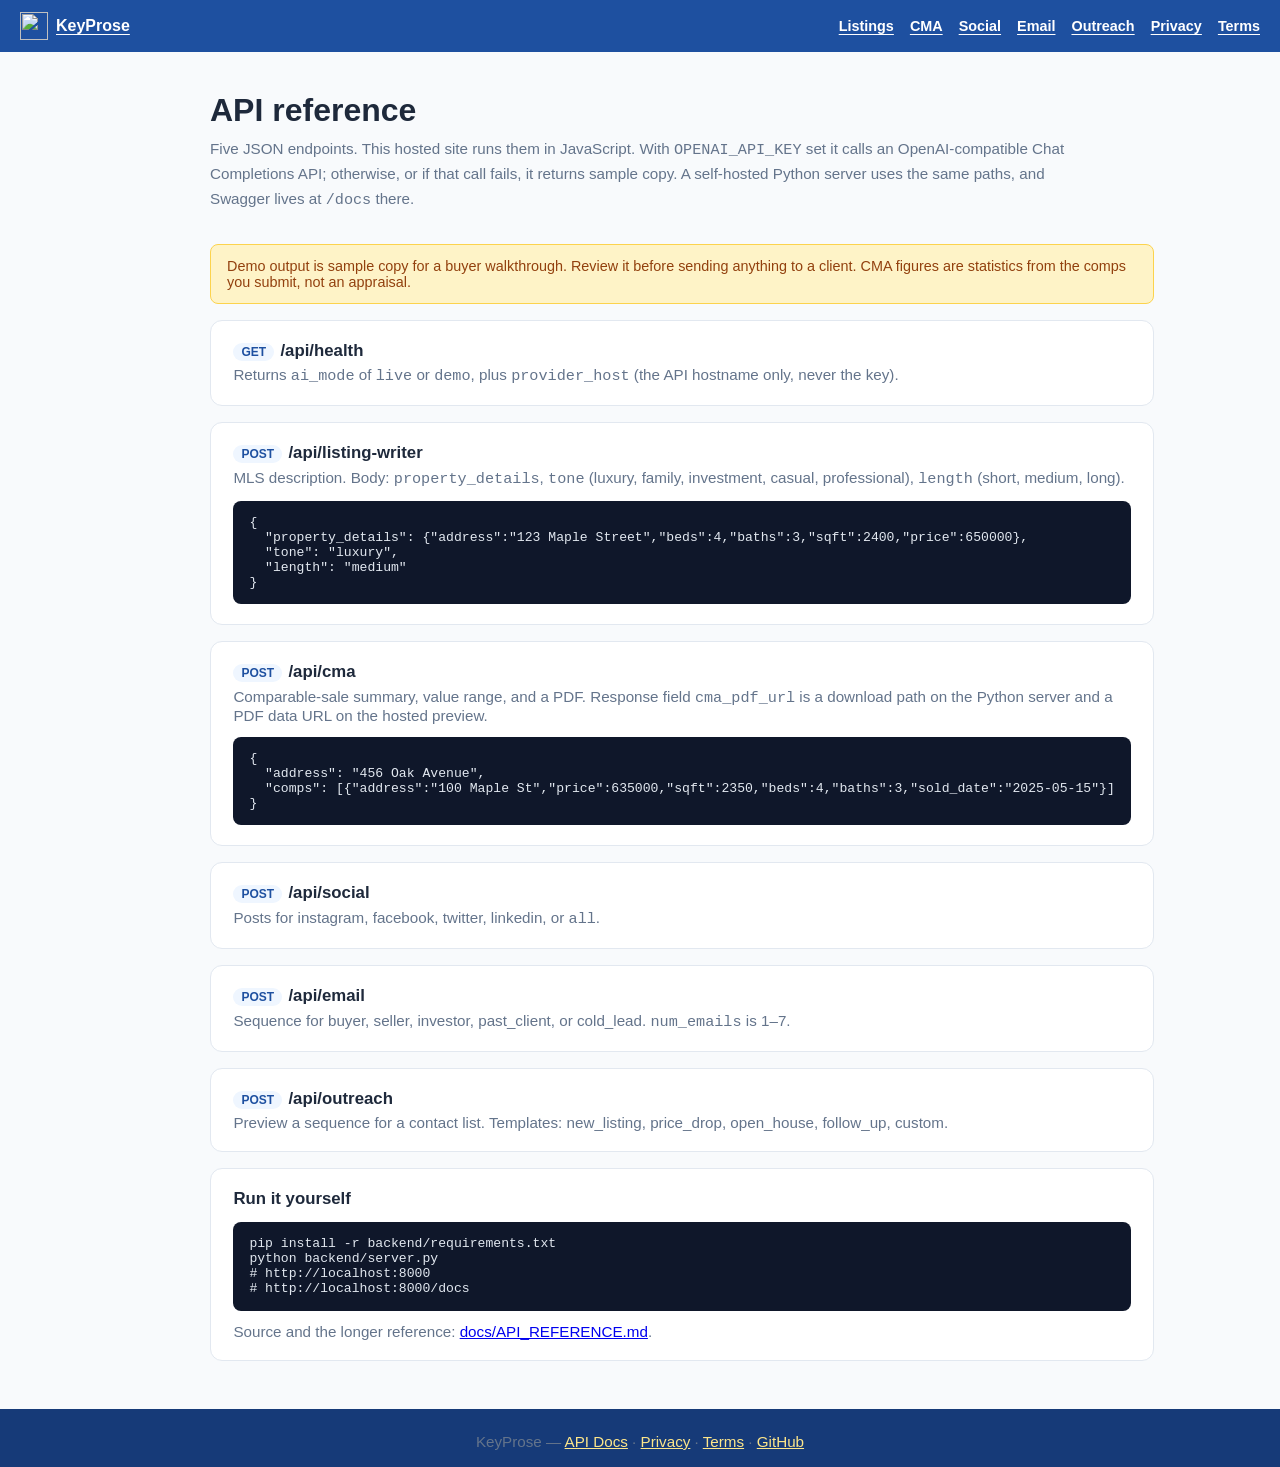
==== frontend/api-docs.html @ 305be6d4 "Add a KeyProse privacy policy and terms of use. Describe the public site's listing tools, Netlify ho" ====
<!DOCTYPE html>
<html lang="en">
<head>
  <meta charset="UTF-8" />
  <meta name="viewport" content="width=device-width, initial-scale=1.0" />
  <title>API Docs — KeyProse</title>
  <meta name="description" content="KeyProse: the AI back office for listing agents" />
  <link rel="canonical" href="https://keyprose.com/docs" />
  <link rel="icon" href="/assets/favicon.svg" type="image/svg+xml" />
  <style>
    :root { --primary:#1e50a0; --bg:#f8fafc; --card:#fff; --text:#1e293b; --muted:#64748b; --border:#e2e8f0; }
    * { box-sizing:border-box; margin:0; padding:0; }
    body { font-family:-apple-system,BlinkMacSystemFont,'Segoe UI',sans-serif; background:var(--bg); color:var(--text); }
    nav { background:var(--primary); color:#fff; padding:0.75rem 1.25rem; display:flex; justify-content:space-between; align-items:center; flex-wrap:wrap; gap:0.5rem; }
    nav a { color:#fff; text-decoration:underline; text-underline-offset:0.18em; font-weight:600; }
    .nav-links { display:flex; gap:1rem; flex-wrap:wrap; font-size:0.9rem; }
    header { padding:2.5rem 1.25rem 1rem; max-width:900px; margin:0 auto; }
    header h1 { font-size:2rem; margin-bottom:0.5rem; }
    header p { color:var(--muted); line-height:1.6; }
    main { max-width:900px; margin:0 auto; padding:1rem 1.25rem 3rem; display:grid; gap:1rem; }
    article { background:var(--card); border:1px solid var(--border); border-radius:12px; padding:1.25rem 1.4rem; }
    h2 { font-size:1.05rem; margin-bottom:0.35rem; }
    .method { display:inline-block; background:#eff6ff; color:var(--primary); font-size:0.75rem; font-weight:800; padding:2px 8px; border-radius:999px; margin-right:0.4rem; }
    p { color:var(--muted); font-size:0.95rem; }
    pre { background:#0f172a; color:#e2e8f0; border-radius:8px; padding:0.9rem 1rem; overflow:auto; margin-top:0.8rem; font-size:0.82rem; }
    .note { background:#fef3c7; border:1px solid #fcd34d; color:#92400e; border-radius:8px; padding:0.8rem 1rem; font-size:0.9rem; }
  </style>
</head>
<body>
  <nav>
    <a href="/" style="display:inline-flex;align-items:center;gap:8px;"><img src="/assets/favicon.svg" alt="" width="28" height="28" /> KeyProse</a>
    <div class="nav-links">
      <a href="/tools/listing">Listings</a>
      <a href="/tools/cma">CMA</a>
      <a href="/tools/social">Social</a>
      <a href="/tools/email">Email</a>
      <a href="/tools/outreach">Outreach</a>
      <a href="/privacy">Privacy</a>
      <a href="/terms">Terms</a>
    </div>
  </nav>
  <header>
    <h1>API reference</h1>
    <p>Five JSON endpoints. This hosted site runs them in JavaScript. With <code>OPENAI_API_KEY</code> set it calls an OpenAI-compatible Chat Completions API; otherwise, or if that call fails, it returns sample copy. A self-hosted Python server uses the same paths, and Swagger lives at <code>/docs</code> there.</p>
  </header>
  <main>
    <div class="note">Demo output is sample copy for a buyer walkthrough. Review it before sending anything to a client. CMA figures are statistics from the comps you submit, not an appraisal.</div>

    <article>
      <h2><span class="method">GET</span>/api/health</h2>
      <p>Returns <code>ai_mode</code> of <code>live</code> or <code>demo</code>, plus <code>provider_host</code> (the API hostname only, never the key).</p>
    </article>
    <article>
      <h2><span class="method">POST</span>/api/listing-writer</h2>
      <p>MLS description. Body: <code>property_details</code>, <code>tone</code> (luxury, family, investment, casual, professional), <code>length</code> (short, medium, long).</p>
      <pre>{
  "property_details": {"address":"123 Maple Street","beds":4,"baths":3,"sqft":2400,"price":650000},
  "tone": "luxury",
  "length": "medium"
}</pre>
    </article>
    <article>
      <h2><span class="method">POST</span>/api/cma</h2>
      <p>Comparable-sale summary, value range, and a PDF. Response field <code>cma_pdf_url</code> is a download path on the Python server and a PDF data URL on the hosted preview.</p>
      <pre>{
  "address": "456 Oak Avenue",
  "comps": [{"address":"100 Maple St","price":635000,"sqft":2350,"beds":4,"baths":3,"sold_date":"2025-05-15"}]
}</pre>
    </article>
    <article>
      <h2><span class="method">POST</span>/api/social</h2>
      <p>Posts for instagram, facebook, twitter, linkedin, or <code>all</code>.</p>
    </article>
    <article>
      <h2><span class="method">POST</span>/api/email</h2>
      <p>Sequence for buyer, seller, investor, past_client, or cold_lead. <code>num_emails</code> is 1–7.</p>
    </article>
    <article>
      <h2><span class="method">POST</span>/api/outreach</h2>
      <p>Preview a sequence for a contact list. Templates: new_listing, price_drop, open_house, follow_up, custom.</p>
    </article>
    <article>
      <h2>Run it yourself</h2>
      <pre>pip install -r backend/requirements.txt
python backend/server.py
# http://localhost:8000
# http://localhost:8000/docs</pre>
      <p style="margin-top:0.75rem;">Source and the longer reference: <a href="https://github.com/K-Love/listing-pilot/blob/main/docs/API_REFERENCE.md">docs/API_REFERENCE.md</a>.</p>
    </article>
  </main>
  <footer style="background:#163a78;color:#f8fafc;text-align:center;padding:1.5rem 1.25rem;font-size:0.95rem;">
    <p>KeyProse &mdash; <a href="/docs" style="color:#fde68a;">API Docs</a> &middot; <a href="/privacy" style="color:#fde68a;">Privacy</a> &middot; <a href="/terms" style="color:#fde68a;">Terms</a> &middot; <a href="https://github.com/K-Love/listing-pilot" target="_blank" rel="noopener" style="color:#fde68a;">GitHub</a></p>
  </footer>
</body>
</html>
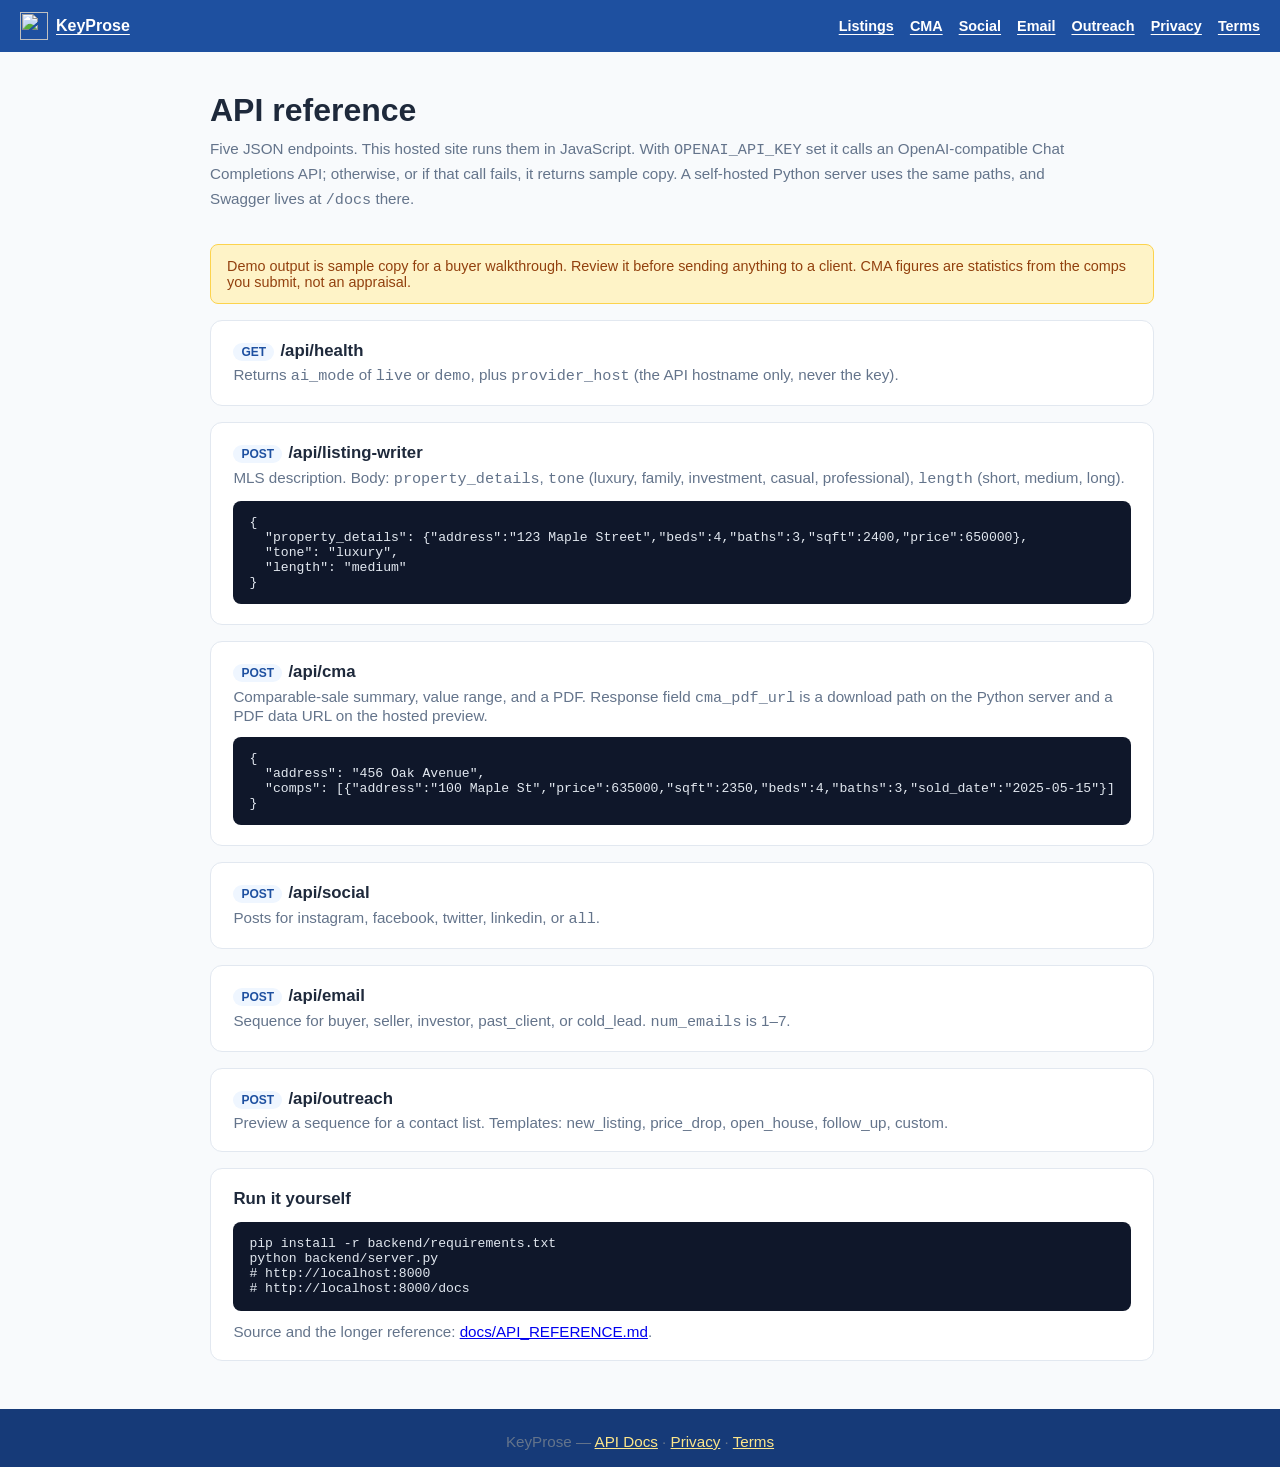
==== commit 932cc354: "Remove the GitHub link from public page footers. Privacy, Terms, and the API docs source link stay. " ====
--- a/frontend/api-docs.html
+++ b/frontend/api-docs.html
@@ -89,7 +89,7 @@
     </article>
   </main>
   <footer style="background:#163a78;color:#f8fafc;text-align:center;padding:1.5rem 1.25rem;font-size:0.95rem;">
-    <p>KeyProse &mdash; <a href="/docs" style="color:#fde68a;">API Docs</a> &middot; <a href="/privacy" style="color:#fde68a;">Privacy</a> &middot; <a href="/terms" style="color:#fde68a;">Terms</a> &middot; <a href="https://github.com/K-Love/listing-pilot" target="_blank" rel="noopener" style="color:#fde68a;">GitHub</a></p>
+    <p>KeyProse &mdash; <a href="/docs" style="color:#fde68a;">API Docs</a> &middot; <a href="/privacy" style="color:#fde68a;">Privacy</a> &middot; <a href="/terms" style="color:#fde68a;">Terms</a></p>
   </footer>
 </body>
 </html>
